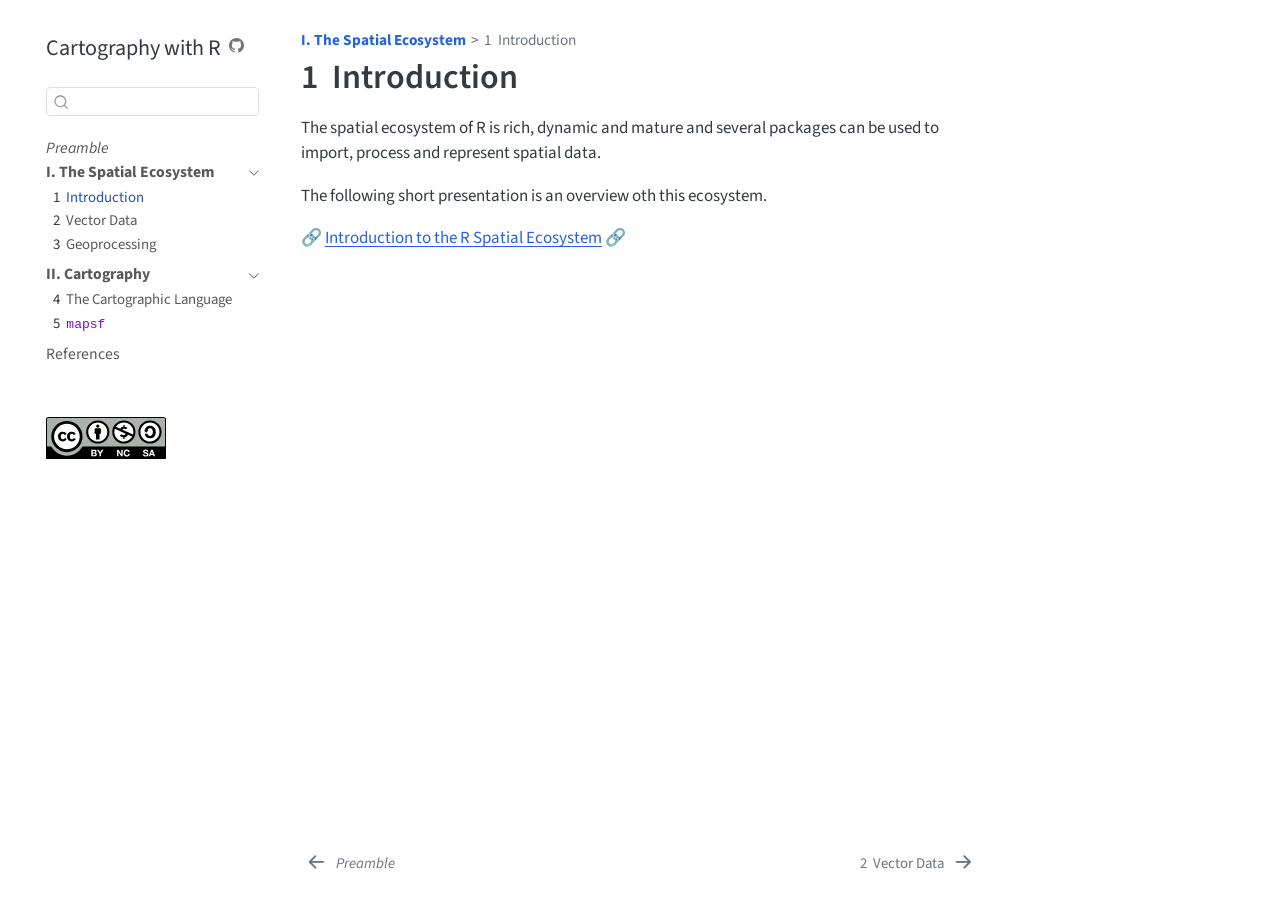
==== docs/0_spatial_ecosystem.html @ 0b6776d1 "translations" ====
<!DOCTYPE html>
<html xmlns="http://www.w3.org/1999/xhtml" lang="en" xml:lang="en"><head>

<meta charset="utf-8">
<meta name="generator" content="quarto-1.6.40">

<meta name="viewport" content="width=device-width, initial-scale=1.0, user-scalable=yes">

<meta name="author" content="Timothée Giraud et Hugues Pecout">
<meta name="description" content="Create reproducible maps with R">

<title>Cartography with R</title>
<style>
code{white-space: pre-wrap;}
span.smallcaps{font-variant: small-caps;}
div.columns{display: flex; gap: min(4vw, 1.5em);}
div.column{flex: auto; overflow-x: auto;}
div.hanging-indent{margin-left: 1.5em; text-indent: -1.5em;}
ul.task-list{list-style: none;}
ul.task-list li input[type="checkbox"] {
  width: 0.8em;
  margin: 0 0.8em 0.2em -1em; /* quarto-specific, see https://github.com/quarto-dev/quarto-cli/issues/4556 */ 
  vertical-align: middle;
}
</style>


<script src="site_libs/quarto-nav/quarto-nav.js"></script>
<script src="site_libs/quarto-nav/headroom.min.js"></script>
<script src="site_libs/clipboard/clipboard.min.js"></script>
<script src="site_libs/quarto-search/autocomplete.umd.js"></script>
<script src="site_libs/quarto-search/fuse.min.js"></script>
<script src="site_libs/quarto-search/quarto-search.js"></script>
<meta name="quarto:offset" content="./">
<link href="./1_vector_data.html" rel="next">
<link href="./index.html" rel="prev">
<link href="./img/globe-africa-solid.svg" rel="icon" type="image/svg+xml">
<script src="site_libs/quarto-html/quarto.js"></script>
<script src="site_libs/quarto-html/popper.min.js"></script>
<script src="site_libs/quarto-html/tippy.umd.min.js"></script>
<script src="site_libs/quarto-html/anchor.min.js"></script>
<link href="site_libs/quarto-html/tippy.css" rel="stylesheet">
<link href="site_libs/quarto-html/quarto-syntax-highlighting-549806ee2085284f45b00abea8c6df48.css" rel="stylesheet" id="quarto-text-highlighting-styles">
<script src="site_libs/bootstrap/bootstrap.min.js"></script>
<link href="site_libs/bootstrap/bootstrap-icons.css" rel="stylesheet">
<link href="site_libs/bootstrap/bootstrap-7aaafe8f88d9ab8307b30e01b0806846.min.css" rel="stylesheet" append-hash="true" id="quarto-bootstrap" data-mode="light">
<script id="quarto-search-options" type="application/json">{
  "location": "sidebar",
  "copy-button": false,
  "collapse-after": 3,
  "panel-placement": "start",
  "type": "textbox",
  "limit": 50,
  "keyboard-shortcut": [
    "f",
    "/",
    "s"
  ],
  "show-item-context": false,
  "language": {
    "search-no-results-text": "No results",
    "search-matching-documents-text": "matching documents",
    "search-copy-link-title": "Copy link to search",
    "search-hide-matches-text": "Hide additional matches",
    "search-more-match-text": "more match in this document",
    "search-more-matches-text": "more matches in this document",
    "search-clear-button-title": "Clear",
    "search-text-placeholder": "",
    "search-detached-cancel-button-title": "Cancel",
    "search-submit-button-title": "Submit",
    "search-label": "Search"
  }
}</script>


<meta property="og:title" content="Cartography with R">
<meta property="og:description" content="Create reproducible maps with R">
<meta property="og:site_name" content="Cartography with R">
</head>

<body class="nav-sidebar floating">

<div id="quarto-search-results"></div>
  <header id="quarto-header" class="headroom fixed-top">
  <nav class="quarto-secondary-nav">
    <div class="container-fluid d-flex">
      <button type="button" class="quarto-btn-toggle btn" data-bs-toggle="collapse" role="button" data-bs-target=".quarto-sidebar-collapse-item" aria-controls="quarto-sidebar" aria-expanded="false" aria-label="Toggle sidebar navigation" onclick="if (window.quartoToggleHeadroom) { window.quartoToggleHeadroom(); }">
        <i class="bi bi-layout-text-sidebar-reverse"></i>
      </button>
        <nav class="quarto-page-breadcrumbs" aria-label="breadcrumb"><ol class="breadcrumb"><li class="breadcrumb-item"><a href="./0_spatial_ecosystem.html"><strong>I. The Spatial Ecosystem</strong></a></li><li class="breadcrumb-item"><a href="./0_spatial_ecosystem.html"><span class="chapter-number">1</span>&nbsp; <span class="chapter-title">Introduction</span></a></li></ol></nav>
        <a class="flex-grow-1" role="navigation" data-bs-toggle="collapse" data-bs-target=".quarto-sidebar-collapse-item" aria-controls="quarto-sidebar" aria-expanded="false" aria-label="Toggle sidebar navigation" onclick="if (window.quartoToggleHeadroom) { window.quartoToggleHeadroom(); }">      
        </a>
      <button type="button" class="btn quarto-search-button" aria-label="Search" onclick="window.quartoOpenSearch();">
        <i class="bi bi-search"></i>
      </button>
    </div>
  </nav>
</header>
<!-- content -->
<div id="quarto-content" class="quarto-container page-columns page-rows-contents page-layout-article">
<!-- sidebar -->
  <nav id="quarto-sidebar" class="sidebar collapse collapse-horizontal quarto-sidebar-collapse-item sidebar-navigation floating overflow-auto">
    <div class="pt-lg-2 mt-2 text-left sidebar-header">
    <div class="sidebar-title mb-0 py-0">
      <a href="./">Cartography with R</a> 
        <div class="sidebar-tools-main">
    <a href="https://github.com/rcarto/cartographie_with_r/" title="Source Code" class="quarto-navigation-tool px-1" aria-label="Source Code"><i class="bi bi-github"></i></a>
</div>
    </div>
      </div>
        <div class="mt-2 flex-shrink-0 align-items-center">
        <div class="sidebar-search">
        <div id="quarto-search" class="" title="Search"></div>
        </div>
        </div>
    <div class="sidebar-menu-container"> 
    <ul class="list-unstyled mt-1">
        <li class="sidebar-item">
  <div class="sidebar-item-container"> 
  <a href="./index.html" class="sidebar-item-text sidebar-link">
 <span class="menu-text"><em>Preamble</em></span></a>
  </div>
</li>
        <li class="sidebar-item sidebar-item-section">
      <div class="sidebar-item-container"> 
            <a class="sidebar-item-text sidebar-link text-start" data-bs-toggle="collapse" data-bs-target="#quarto-sidebar-section-1" role="navigation" aria-expanded="true">
 <span class="menu-text"><strong>I. The Spatial Ecosystem</strong></span></a>
          <a class="sidebar-item-toggle text-start" data-bs-toggle="collapse" data-bs-target="#quarto-sidebar-section-1" role="navigation" aria-expanded="true" aria-label="Toggle section">
            <i class="bi bi-chevron-right ms-2"></i>
          </a> 
      </div>
      <ul id="quarto-sidebar-section-1" class="collapse list-unstyled sidebar-section depth1 show">  
          <li class="sidebar-item">
  <div class="sidebar-item-container"> 
  <a href="./0_spatial_ecosystem.html" class="sidebar-item-text sidebar-link active">
 <span class="menu-text"><span class="chapter-number">1</span>&nbsp; <span class="chapter-title">Introduction</span></span></a>
  </div>
</li>
          <li class="sidebar-item">
  <div class="sidebar-item-container"> 
  <a href="./1_vector_data.html" class="sidebar-item-text sidebar-link">
 <span class="menu-text"><span class="chapter-number">2</span>&nbsp; <span class="chapter-title">Vector Data</span></span></a>
  </div>
</li>
          <li class="sidebar-item">
  <div class="sidebar-item-container"> 
  <a href="./2_geoprocessing.html" class="sidebar-item-text sidebar-link">
 <span class="menu-text"><span class="chapter-number">3</span>&nbsp; <span class="chapter-title">Geoprocessing</span></span></a>
  </div>
</li>
      </ul>
  </li>
        <li class="sidebar-item sidebar-item-section">
      <div class="sidebar-item-container"> 
            <a class="sidebar-item-text sidebar-link text-start" data-bs-toggle="collapse" data-bs-target="#quarto-sidebar-section-2" role="navigation" aria-expanded="true">
 <span class="menu-text"><strong>II. Cartography</strong></span></a>
          <a class="sidebar-item-toggle text-start" data-bs-toggle="collapse" data-bs-target="#quarto-sidebar-section-2" role="navigation" aria-expanded="true" aria-label="Toggle section">
            <i class="bi bi-chevron-right ms-2"></i>
          </a> 
      </div>
      <ul id="quarto-sidebar-section-2" class="collapse list-unstyled sidebar-section depth1 show">  
          <li class="sidebar-item">
  <div class="sidebar-item-container"> 
  <a href="./3_cartography.html" class="sidebar-item-text sidebar-link">
 <span class="menu-text"><span class="chapter-number">4</span>&nbsp; <span class="chapter-title">The Cartographic Language</span></span></a>
  </div>
</li>
          <li class="sidebar-item">
  <div class="sidebar-item-container"> 
  <a href="./4_mapsf.html" class="sidebar-item-text sidebar-link">
 <span class="menu-text"><span class="chapter-number">5</span>&nbsp; <span class="chapter-title"><code>mapsf</code></span></span></a>
  </div>
</li>
      </ul>
  </li>
        <li class="sidebar-item">
  <div class="sidebar-item-container"> 
  <a href="./2000_references.html" class="sidebar-item-text sidebar-link">
 <span class="menu-text">References</span></a>
  </div>
</li>
    </ul>
    </div>
<div class="quarto-sidebar-footer"><div class="sidebar-footer-item">
<p><br><a href="https://creativecommons.org/licenses/by-nc-sa/4.0/deed.fr"><img src="img/cc-icon.svg" height="42"></a></p>
</div></div></nav>
<div id="quarto-sidebar-glass" class="quarto-sidebar-collapse-item" data-bs-toggle="collapse" data-bs-target=".quarto-sidebar-collapse-item"></div>
<!-- margin-sidebar -->
    <div id="quarto-margin-sidebar" class="sidebar margin-sidebar zindex-bottom">
        
    </div>
<!-- main -->
<main class="content" id="quarto-document-content">

<header id="title-block-header" class="quarto-title-block default"><nav class="quarto-page-breadcrumbs quarto-title-breadcrumbs d-none d-lg-block" aria-label="breadcrumb"><ol class="breadcrumb"><li class="breadcrumb-item"><a href="./0_spatial_ecosystem.html"><strong>I. The Spatial Ecosystem</strong></a></li><li class="breadcrumb-item"><a href="./0_spatial_ecosystem.html"><span class="chapter-number">1</span>&nbsp; <span class="chapter-title">Introduction</span></a></li></ol></nav>
<div class="quarto-title">
<h1 class="title"><span class="chapter-number">1</span>&nbsp; <span class="chapter-title">Introduction</span></h1>
</div>



<div class="quarto-title-meta">

    
  
    
  </div>
  


</header>


<p>The spatial ecosystem of R is rich, dynamic and mature and several packages can be used to import, process and represent spatial data.</p>
<p>The following short presentation is an overview oth this ecosystem.</p>
<p>🔗 <a href="https://rcarto.github.io/R_Spatial_Ecosystem">Introduction to the R Spatial Ecosystem</a> 🔗</p>



</main> <!-- /main -->
<script id="quarto-html-after-body" type="application/javascript">
window.document.addEventListener("DOMContentLoaded", function (event) {
  const toggleBodyColorMode = (bsSheetEl) => {
    const mode = bsSheetEl.getAttribute("data-mode");
    const bodyEl = window.document.querySelector("body");
    if (mode === "dark") {
      bodyEl.classList.add("quarto-dark");
      bodyEl.classList.remove("quarto-light");
    } else {
      bodyEl.classList.add("quarto-light");
      bodyEl.classList.remove("quarto-dark");
    }
  }
  const toggleBodyColorPrimary = () => {
    const bsSheetEl = window.document.querySelector("link#quarto-bootstrap");
    if (bsSheetEl) {
      toggleBodyColorMode(bsSheetEl);
    }
  }
  toggleBodyColorPrimary();  
  const icon = "";
  const anchorJS = new window.AnchorJS();
  anchorJS.options = {
    placement: 'right',
    icon: icon
  };
  anchorJS.add('.anchored');
  const isCodeAnnotation = (el) => {
    for (const clz of el.classList) {
      if (clz.startsWith('code-annotation-')) {                     
        return true;
      }
    }
    return false;
  }
  const onCopySuccess = function(e) {
    // button target
    const button = e.trigger;
    // don't keep focus
    button.blur();
    // flash "checked"
    button.classList.add('code-copy-button-checked');
    var currentTitle = button.getAttribute("title");
    button.setAttribute("title", "Copied!");
    let tooltip;
    if (window.bootstrap) {
      button.setAttribute("data-bs-toggle", "tooltip");
      button.setAttribute("data-bs-placement", "left");
      button.setAttribute("data-bs-title", "Copied!");
      tooltip = new bootstrap.Tooltip(button, 
        { trigger: "manual", 
          customClass: "code-copy-button-tooltip",
          offset: [0, -8]});
      tooltip.show();    
    }
    setTimeout(function() {
      if (tooltip) {
        tooltip.hide();
        button.removeAttribute("data-bs-title");
        button.removeAttribute("data-bs-toggle");
        button.removeAttribute("data-bs-placement");
      }
      button.setAttribute("title", currentTitle);
      button.classList.remove('code-copy-button-checked');
    }, 1000);
    // clear code selection
    e.clearSelection();
  }
  const getTextToCopy = function(trigger) {
      const codeEl = trigger.previousElementSibling.cloneNode(true);
      for (const childEl of codeEl.children) {
        if (isCodeAnnotation(childEl)) {
          childEl.remove();
        }
      }
      return codeEl.innerText;
  }
  const clipboard = new window.ClipboardJS('.code-copy-button:not([data-in-quarto-modal])', {
    text: getTextToCopy
  });
  clipboard.on('success', onCopySuccess);
  if (window.document.getElementById('quarto-embedded-source-code-modal')) {
    const clipboardModal = new window.ClipboardJS('.code-copy-button[data-in-quarto-modal]', {
      text: getTextToCopy,
      container: window.document.getElementById('quarto-embedded-source-code-modal')
    });
    clipboardModal.on('success', onCopySuccess);
  }
    var localhostRegex = new RegExp(/^(?:http|https):\/\/localhost\:?[0-9]*\//);
    var mailtoRegex = new RegExp(/^mailto:/);
      var filterRegex = new RegExp("https:\/\/rcarto\.github\.io\/rcarto\/cartographie_with_r\/");
    var isInternal = (href) => {
        return filterRegex.test(href) || localhostRegex.test(href) || mailtoRegex.test(href);
    }
    // Inspect non-navigation links and adorn them if external
 	var links = window.document.querySelectorAll('a[href]:not(.nav-link):not(.navbar-brand):not(.toc-action):not(.sidebar-link):not(.sidebar-item-toggle):not(.pagination-link):not(.no-external):not([aria-hidden]):not(.dropdown-item):not(.quarto-navigation-tool):not(.about-link)');
    for (var i=0; i<links.length; i++) {
      const link = links[i];
      if (!isInternal(link.href)) {
        // undo the damage that might have been done by quarto-nav.js in the case of
        // links that we want to consider external
        if (link.dataset.originalHref !== undefined) {
          link.href = link.dataset.originalHref;
        }
      }
    }
  function tippyHover(el, contentFn, onTriggerFn, onUntriggerFn) {
    const config = {
      allowHTML: true,
      maxWidth: 500,
      delay: 100,
      arrow: false,
      appendTo: function(el) {
          return el.parentElement;
      },
      interactive: true,
      interactiveBorder: 10,
      theme: 'quarto',
      placement: 'bottom-start',
    };
    if (contentFn) {
      config.content = contentFn;
    }
    if (onTriggerFn) {
      config.onTrigger = onTriggerFn;
    }
    if (onUntriggerFn) {
      config.onUntrigger = onUntriggerFn;
    }
    window.tippy(el, config); 
  }
  const noterefs = window.document.querySelectorAll('a[role="doc-noteref"]');
  for (var i=0; i<noterefs.length; i++) {
    const ref = noterefs[i];
    tippyHover(ref, function() {
      // use id or data attribute instead here
      let href = ref.getAttribute('data-footnote-href') || ref.getAttribute('href');
      try { href = new URL(href).hash; } catch {}
      const id = href.replace(/^#\/?/, "");
      const note = window.document.getElementById(id);
      if (note) {
        return note.innerHTML;
      } else {
        return "";
      }
    });
  }
  const xrefs = window.document.querySelectorAll('a.quarto-xref');
  const processXRef = (id, note) => {
    // Strip column container classes
    const stripColumnClz = (el) => {
      el.classList.remove("page-full", "page-columns");
      if (el.children) {
        for (const child of el.children) {
          stripColumnClz(child);
        }
      }
    }
    stripColumnClz(note)
    if (id === null || id.startsWith('sec-')) {
      // Special case sections, only their first couple elements
      const container = document.createElement("div");
      if (note.children && note.children.length > 2) {
        container.appendChild(note.children[0].cloneNode(true));
        for (let i = 1; i < note.children.length; i++) {
          const child = note.children[i];
          if (child.tagName === "P" && child.innerText === "") {
            continue;
          } else {
            container.appendChild(child.cloneNode(true));
            break;
          }
        }
        if (window.Quarto?.typesetMath) {
          window.Quarto.typesetMath(container);
        }
        return container.innerHTML
      } else {
        if (window.Quarto?.typesetMath) {
          window.Quarto.typesetMath(note);
        }
        return note.innerHTML;
      }
    } else {
      // Remove any anchor links if they are present
      const anchorLink = note.querySelector('a.anchorjs-link');
      if (anchorLink) {
        anchorLink.remove();
      }
      if (window.Quarto?.typesetMath) {
        window.Quarto.typesetMath(note);
      }
      if (note.classList.contains("callout")) {
        return note.outerHTML;
      } else {
        return note.innerHTML;
      }
    }
  }
  for (var i=0; i<xrefs.length; i++) {
    const xref = xrefs[i];
    tippyHover(xref, undefined, function(instance) {
      instance.disable();
      let url = xref.getAttribute('href');
      let hash = undefined; 
      if (url.startsWith('#')) {
        hash = url;
      } else {
        try { hash = new URL(url).hash; } catch {}
      }
      if (hash) {
        const id = hash.replace(/^#\/?/, "");
        const note = window.document.getElementById(id);
        if (note !== null) {
          try {
            const html = processXRef(id, note.cloneNode(true));
            instance.setContent(html);
          } finally {
            instance.enable();
            instance.show();
          }
        } else {
          // See if we can fetch this
          fetch(url.split('#')[0])
          .then(res => res.text())
          .then(html => {
            const parser = new DOMParser();
            const htmlDoc = parser.parseFromString(html, "text/html");
            const note = htmlDoc.getElementById(id);
            if (note !== null) {
              const html = processXRef(id, note);
              instance.setContent(html);
            } 
          }).finally(() => {
            instance.enable();
            instance.show();
          });
        }
      } else {
        // See if we can fetch a full url (with no hash to target)
        // This is a special case and we should probably do some content thinning / targeting
        fetch(url)
        .then(res => res.text())
        .then(html => {
          const parser = new DOMParser();
          const htmlDoc = parser.parseFromString(html, "text/html");
          const note = htmlDoc.querySelector('main.content');
          if (note !== null) {
            // This should only happen for chapter cross references
            // (since there is no id in the URL)
            // remove the first header
            if (note.children.length > 0 && note.children[0].tagName === "HEADER") {
              note.children[0].remove();
            }
            const html = processXRef(null, note);
            instance.setContent(html);
          } 
        }).finally(() => {
          instance.enable();
          instance.show();
        });
      }
    }, function(instance) {
    });
  }
      let selectedAnnoteEl;
      const selectorForAnnotation = ( cell, annotation) => {
        let cellAttr = 'data-code-cell="' + cell + '"';
        let lineAttr = 'data-code-annotation="' +  annotation + '"';
        const selector = 'span[' + cellAttr + '][' + lineAttr + ']';
        return selector;
      }
      const selectCodeLines = (annoteEl) => {
        const doc = window.document;
        const targetCell = annoteEl.getAttribute("data-target-cell");
        const targetAnnotation = annoteEl.getAttribute("data-target-annotation");
        const annoteSpan = window.document.querySelector(selectorForAnnotation(targetCell, targetAnnotation));
        const lines = annoteSpan.getAttribute("data-code-lines").split(",");
        const lineIds = lines.map((line) => {
          return targetCell + "-" + line;
        })
        let top = null;
        let height = null;
        let parent = null;
        if (lineIds.length > 0) {
            //compute the position of the single el (top and bottom and make a div)
            const el = window.document.getElementById(lineIds[0]);
            top = el.offsetTop;
            height = el.offsetHeight;
            parent = el.parentElement.parentElement;
          if (lineIds.length > 1) {
            const lastEl = window.document.getElementById(lineIds[lineIds.length - 1]);
            const bottom = lastEl.offsetTop + lastEl.offsetHeight;
            height = bottom - top;
          }
          if (top !== null && height !== null && parent !== null) {
            // cook up a div (if necessary) and position it 
            let div = window.document.getElementById("code-annotation-line-highlight");
            if (div === null) {
              div = window.document.createElement("div");
              div.setAttribute("id", "code-annotation-line-highlight");
              div.style.position = 'absolute';
              parent.appendChild(div);
            }
            div.style.top = top - 2 + "px";
            div.style.height = height + 4 + "px";
            div.style.left = 0;
            let gutterDiv = window.document.getElementById("code-annotation-line-highlight-gutter");
            if (gutterDiv === null) {
              gutterDiv = window.document.createElement("div");
              gutterDiv.setAttribute("id", "code-annotation-line-highlight-gutter");
              gutterDiv.style.position = 'absolute';
              const codeCell = window.document.getElementById(targetCell);
              const gutter = codeCell.querySelector('.code-annotation-gutter');
              gutter.appendChild(gutterDiv);
            }
            gutterDiv.style.top = top - 2 + "px";
            gutterDiv.style.height = height + 4 + "px";
          }
          selectedAnnoteEl = annoteEl;
        }
      };
      const unselectCodeLines = () => {
        const elementsIds = ["code-annotation-line-highlight", "code-annotation-line-highlight-gutter"];
        elementsIds.forEach((elId) => {
          const div = window.document.getElementById(elId);
          if (div) {
            div.remove();
          }
        });
        selectedAnnoteEl = undefined;
      };
        // Handle positioning of the toggle
    window.addEventListener(
      "resize",
      throttle(() => {
        elRect = undefined;
        if (selectedAnnoteEl) {
          selectCodeLines(selectedAnnoteEl);
        }
      }, 10)
    );
    function throttle(fn, ms) {
    let throttle = false;
    let timer;
      return (...args) => {
        if(!throttle) { // first call gets through
            fn.apply(this, args);
            throttle = true;
        } else { // all the others get throttled
            if(timer) clearTimeout(timer); // cancel #2
            timer = setTimeout(() => {
              fn.apply(this, args);
              timer = throttle = false;
            }, ms);
        }
      };
    }
      // Attach click handler to the DT
      const annoteDls = window.document.querySelectorAll('dt[data-target-cell]');
      for (const annoteDlNode of annoteDls) {
        annoteDlNode.addEventListener('click', (event) => {
          const clickedEl = event.target;
          if (clickedEl !== selectedAnnoteEl) {
            unselectCodeLines();
            const activeEl = window.document.querySelector('dt[data-target-cell].code-annotation-active');
            if (activeEl) {
              activeEl.classList.remove('code-annotation-active');
            }
            selectCodeLines(clickedEl);
            clickedEl.classList.add('code-annotation-active');
          } else {
            // Unselect the line
            unselectCodeLines();
            clickedEl.classList.remove('code-annotation-active');
          }
        });
      }
  const findCites = (el) => {
    const parentEl = el.parentElement;
    if (parentEl) {
      const cites = parentEl.dataset.cites;
      if (cites) {
        return {
          el,
          cites: cites.split(' ')
        };
      } else {
        return findCites(el.parentElement)
      }
    } else {
      return undefined;
    }
  };
  var bibliorefs = window.document.querySelectorAll('a[role="doc-biblioref"]');
  for (var i=0; i<bibliorefs.length; i++) {
    const ref = bibliorefs[i];
    const citeInfo = findCites(ref);
    if (citeInfo) {
      tippyHover(citeInfo.el, function() {
        var popup = window.document.createElement('div');
        citeInfo.cites.forEach(function(cite) {
          var citeDiv = window.document.createElement('div');
          citeDiv.classList.add('hanging-indent');
          citeDiv.classList.add('csl-entry');
          var biblioDiv = window.document.getElementById('ref-' + cite);
          if (biblioDiv) {
            citeDiv.innerHTML = biblioDiv.innerHTML;
          }
          popup.appendChild(citeDiv);
        });
        return popup.innerHTML;
      });
    }
  }
});
</script>
<nav class="page-navigation">
  <div class="nav-page nav-page-previous">
      <a href="./index.html" class="pagination-link" aria-label="*Preamble*">
        <i class="bi bi-arrow-left-short"></i> <span class="nav-page-text"><em>Preamble</em></span>
      </a>          
  </div>
  <div class="nav-page nav-page-next">
      <a href="./1_vector_data.html" class="pagination-link" aria-label="Vector Data">
        <span class="nav-page-text"><span class="chapter-number">2</span>&nbsp; <span class="chapter-title">Vector Data</span></span> <i class="bi bi-arrow-right-short"></i>
      </a>
  </div>
</nav>
</div> <!-- /content -->




</body></html>
---- docs/site_libs/quarto-html/tippy.css ----
.tippy-box[data-animation=fade][data-state=hidden]{opacity:0}[data-tippy-root]{max-width:calc(100vw - 10px)}.tippy-box{position:relative;background-color:#333;color:#fff;border-radius:4px;font-size:14px;line-height:1.4;white-space:normal;outline:0;transition-property:transform,visibility,opacity}.tippy-box[data-placement^=top]>.tippy-arrow{bottom:0}.tippy-box[data-placement^=top]>.tippy-arrow:before{bottom:-7px;left:0;border-width:8px 8px 0;border-top-color:initial;transform-origin:center top}.tippy-box[data-placement^=bottom]>.tippy-arrow{top:0}.tippy-box[data-placement^=bottom]>.tippy-arrow:before{top:-7px;left:0;border-width:0 8px 8px;border-bottom-color:initial;transform-origin:center bottom}.tippy-box[data-placement^=left]>.tippy-arrow{right:0}.tippy-box[data-placement^=left]>.tippy-arrow:before{border-width:8px 0 8px 8px;border-left-color:initial;right:-7px;transform-origin:center left}.tippy-box[data-placement^=right]>.tippy-arrow{left:0}.tippy-box[data-placement^=right]>.tippy-arrow:before{left:-7px;border-width:8px 8px 8px 0;border-right-color:initial;transform-origin:center right}.tippy-box[data-inertia][data-state=visible]{transition-timing-function:cubic-bezier(.54,1.5,.38,1.11)}.tippy-arrow{width:16px;height:16px;color:#333}.tippy-arrow:before{content:"";position:absolute;border-color:transparent;border-style:solid}.tippy-content{position:relative;padding:5px 9px;z-index:1}
---- docs/site_libs/quarto-html/quarto-syntax-highlighting-549806ee2085284f45b00abea8c6df48.css ----
/* quarto syntax highlight colors */
:root {
  --quarto-hl-ot-color: #003B4F;
  --quarto-hl-at-color: #657422;
  --quarto-hl-ss-color: #20794D;
  --quarto-hl-an-color: #5E5E5E;
  --quarto-hl-fu-color: #4758AB;
  --quarto-hl-st-color: #20794D;
  --quarto-hl-cf-color: #003B4F;
  --quarto-hl-op-color: #5E5E5E;
  --quarto-hl-er-color: #AD0000;
  --quarto-hl-bn-color: #AD0000;
  --quarto-hl-al-color: #AD0000;
  --quarto-hl-va-color: #111111;
  --quarto-hl-bu-color: inherit;
  --quarto-hl-ex-color: inherit;
  --quarto-hl-pp-color: #AD0000;
  --quarto-hl-in-color: #5E5E5E;
  --quarto-hl-vs-color: #20794D;
  --quarto-hl-wa-color: #5E5E5E;
  --quarto-hl-do-color: #5E5E5E;
  --quarto-hl-im-color: #00769E;
  --quarto-hl-ch-color: #20794D;
  --quarto-hl-dt-color: #AD0000;
  --quarto-hl-fl-color: #AD0000;
  --quarto-hl-co-color: #5E5E5E;
  --quarto-hl-cv-color: #5E5E5E;
  --quarto-hl-cn-color: #8f5902;
  --quarto-hl-sc-color: #5E5E5E;
  --quarto-hl-dv-color: #AD0000;
  --quarto-hl-kw-color: #003B4F;
}

/* other quarto variables */
:root {
  --quarto-font-monospace: SFMono-Regular, Menlo, Monaco, Consolas, "Liberation Mono", "Courier New", monospace;
}

pre > code.sourceCode > span {
  color: #003B4F;
}

code span {
  color: #003B4F;
}

code.sourceCode > span {
  color: #003B4F;
}

div.sourceCode,
div.sourceCode pre.sourceCode {
  color: #003B4F;
}

code span.ot {
  color: #003B4F;
  font-style: inherit;
}

code span.at {
  color: #657422;
  font-style: inherit;
}

code span.ss {
  color: #20794D;
  font-style: inherit;
}

code span.an {
  color: #5E5E5E;
  font-style: inherit;
}

code span.fu {
  color: #4758AB;
  font-style: inherit;
}

code span.st {
  color: #20794D;
  font-style: inherit;
}

code span.cf {
  color: #003B4F;
  font-weight: bold;
  font-style: inherit;
}

code span.op {
  color: #5E5E5E;
  font-style: inherit;
}

code span.er {
  color: #AD0000;
  font-style: inherit;
}

code span.bn {
  color: #AD0000;
  font-style: inherit;
}

code span.al {
  color: #AD0000;
  font-style: inherit;
}

code span.va {
  color: #111111;
  font-style: inherit;
}

code span.bu {
  font-style: inherit;
}

code span.ex {
  font-style: inherit;
}

code span.pp {
  color: #AD0000;
  font-style: inherit;
}

code span.in {
  color: #5E5E5E;
  font-style: inherit;
}

code span.vs {
  color: #20794D;
  font-style: inherit;
}

code span.wa {
  color: #5E5E5E;
  font-style: italic;
}

code span.do {
  color: #5E5E5E;
  font-style: italic;
}

code span.im {
  color: #00769E;
  font-style: inherit;
}

code span.ch {
  color: #20794D;
  font-style: inherit;
}

code span.dt {
  color: #AD0000;
  font-style: inherit;
}

code span.fl {
  color: #AD0000;
  font-style: inherit;
}

code span.co {
  color: #5E5E5E;
  font-style: inherit;
}

code span.cv {
  color: #5E5E5E;
  font-style: italic;
}

code span.cn {
  color: #8f5902;
  font-style: inherit;
}

code span.sc {
  color: #5E5E5E;
  font-style: inherit;
}

code span.dv {
  color: #AD0000;
  font-style: inherit;
}

code span.kw {
  color: #003B4F;
  font-weight: bold;
  font-style: inherit;
}

.prevent-inlining {
  content: "</";
}

/*# sourceMappingURL=ae99138f4fbc2fb4c9f5e5cd69c22459.css.map */
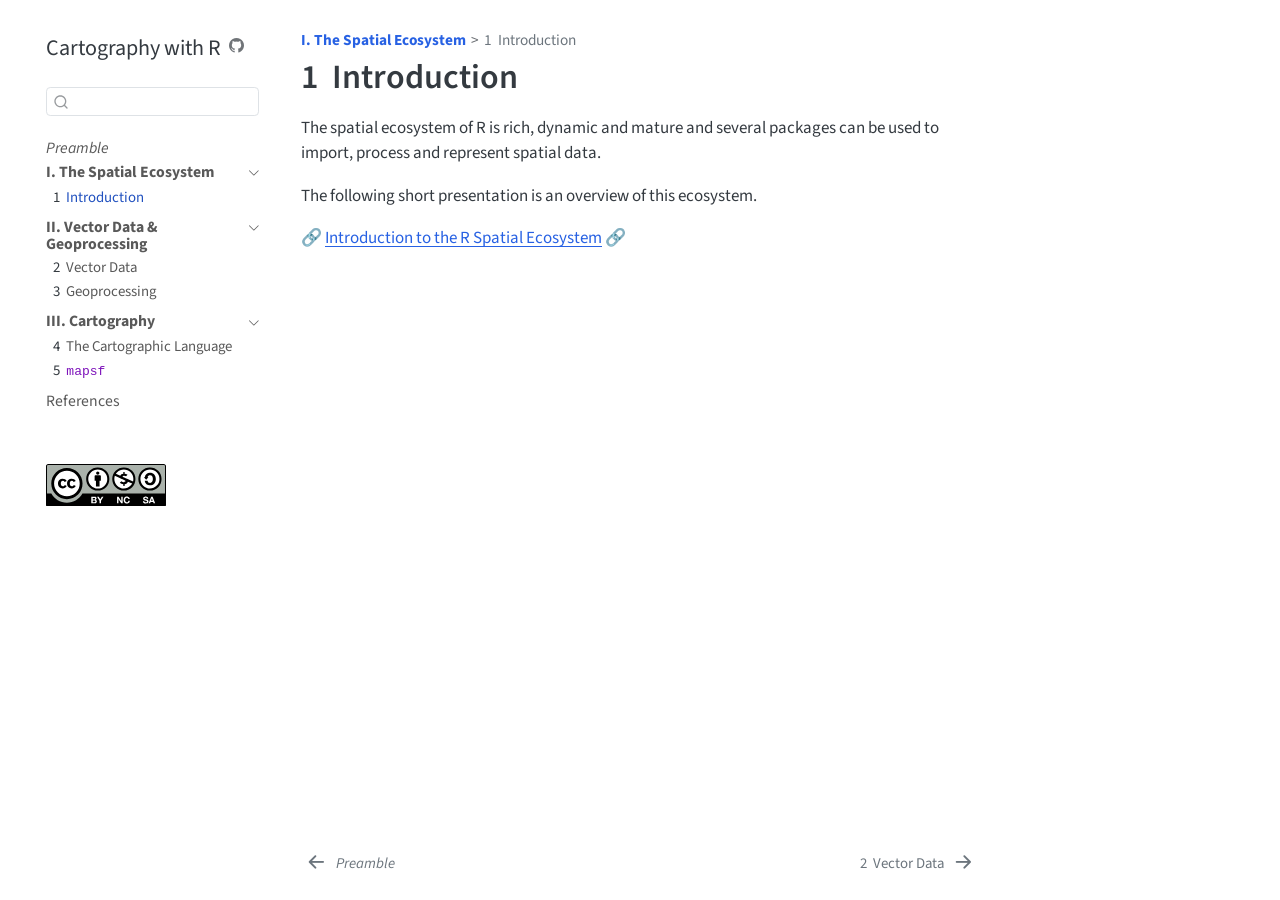
==== commit 7820d213: "typos & data" ====
--- a/docs/0_spatial_ecosystem.html
+++ b/docs/0_spatial_ecosystem.html
@@ -136,6 +136,17 @@
  <span class="menu-text"><span class="chapter-number">1</span>&nbsp; <span class="chapter-title">Introduction</span></span></a>
   </div>
 </li>
+      </ul>
+  </li>
+        <li class="sidebar-item sidebar-item-section">
+      <div class="sidebar-item-container"> 
+            <a class="sidebar-item-text sidebar-link text-start" data-bs-toggle="collapse" data-bs-target="#quarto-sidebar-section-2" role="navigation" aria-expanded="true">
+ <span class="menu-text"><strong>II. Vector Data &amp; Geoprocessing</strong></span></a>
+          <a class="sidebar-item-toggle text-start" data-bs-toggle="collapse" data-bs-target="#quarto-sidebar-section-2" role="navigation" aria-expanded="true" aria-label="Toggle section">
+            <i class="bi bi-chevron-right ms-2"></i>
+          </a> 
+      </div>
+      <ul id="quarto-sidebar-section-2" class="collapse list-unstyled sidebar-section depth1 show">  
           <li class="sidebar-item">
   <div class="sidebar-item-container"> 
   <a href="./1_vector_data.html" class="sidebar-item-text sidebar-link">
@@ -152,13 +163,13 @@
   </li>
         <li class="sidebar-item sidebar-item-section">
       <div class="sidebar-item-container"> 
-            <a class="sidebar-item-text sidebar-link text-start" data-bs-toggle="collapse" data-bs-target="#quarto-sidebar-section-2" role="navigation" aria-expanded="true">
- <span class="menu-text"><strong>II. Cartography</strong></span></a>
-          <a class="sidebar-item-toggle text-start" data-bs-toggle="collapse" data-bs-target="#quarto-sidebar-section-2" role="navigation" aria-expanded="true" aria-label="Toggle section">
+            <a class="sidebar-item-text sidebar-link text-start" data-bs-toggle="collapse" data-bs-target="#quarto-sidebar-section-3" role="navigation" aria-expanded="true">
+ <span class="menu-text"><strong>III. Cartography</strong></span></a>
+          <a class="sidebar-item-toggle text-start" data-bs-toggle="collapse" data-bs-target="#quarto-sidebar-section-3" role="navigation" aria-expanded="true" aria-label="Toggle section">
             <i class="bi bi-chevron-right ms-2"></i>
           </a> 
       </div>
-      <ul id="quarto-sidebar-section-2" class="collapse list-unstyled sidebar-section depth1 show">  
+      <ul id="quarto-sidebar-section-3" class="collapse list-unstyled sidebar-section depth1 show">  
           <li class="sidebar-item">
   <div class="sidebar-item-container"> 
   <a href="./3_cartography.html" class="sidebar-item-text sidebar-link">
@@ -212,7 +223,7 @@
 
 
 <p>The spatial ecosystem of R is rich, dynamic and mature and several packages can be used to import, process and represent spatial data.</p>
-<p>The following short presentation is an overview oth this ecosystem.</p>
+<p>The following short presentation is an overview of this ecosystem.</p>
 <p>🔗 <a href="https://rcarto.github.io/R_Spatial_Ecosystem">Introduction to the R Spatial Ecosystem</a> 🔗</p>
 
 
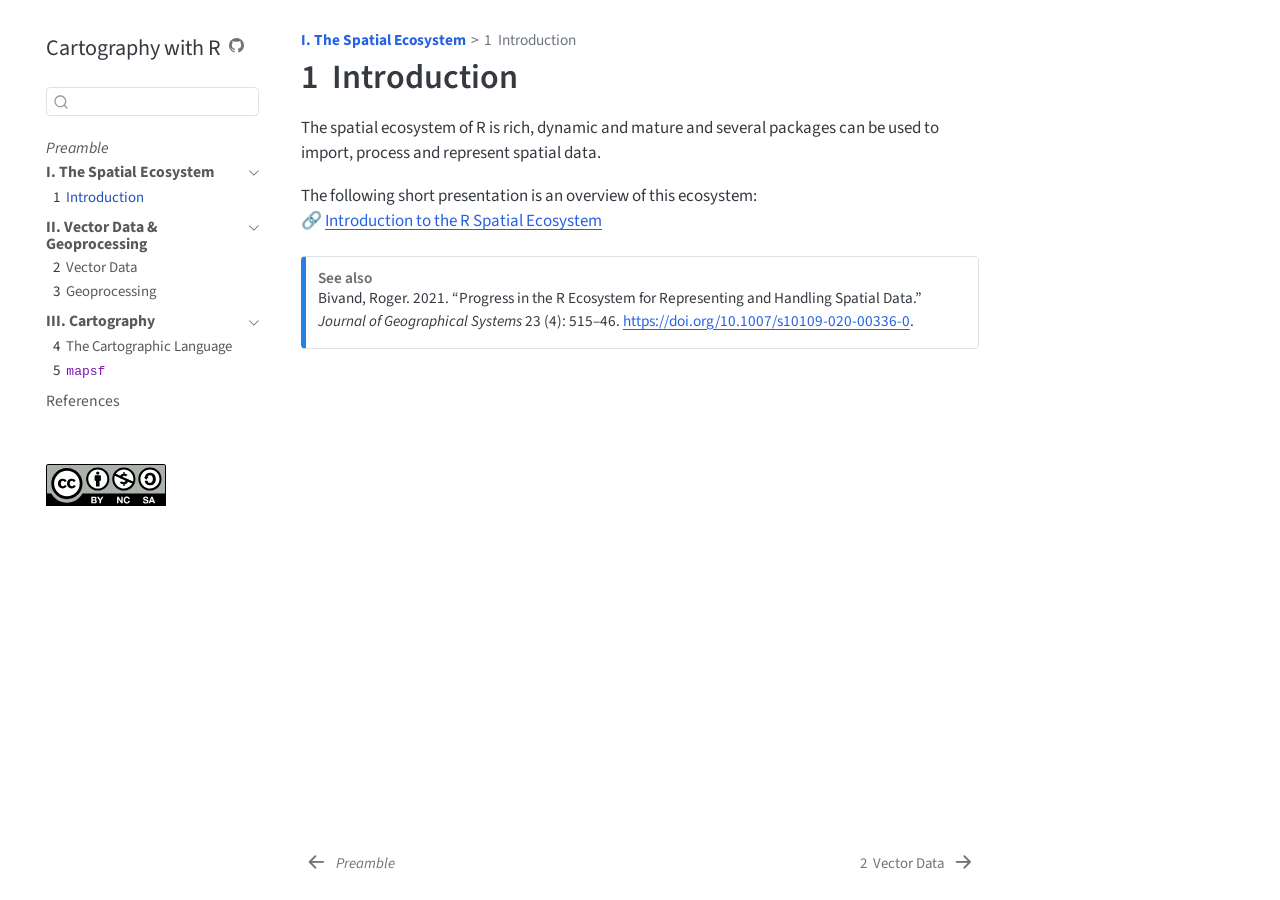
==== commit bbf3f936: "update" ====
--- a/docs/0_spatial_ecosystem.html
+++ b/docs/0_spatial_ecosystem.html
@@ -104,7 +104,7 @@
     <div class="sidebar-title mb-0 py-0">
       <a href="./">Cartography with R</a> 
         <div class="sidebar-tools-main">
-    <a href="https://github.com/rcarto/cartographie_with_r/" title="Source Code" class="quarto-navigation-tool px-1" aria-label="Source Code"><i class="bi bi-github"></i></a>
+    <a href="https://github.com/rcarto/cartography_with_r/" title="Source Code" class="quarto-navigation-tool px-1" aria-label="Source Code"><i class="bi bi-github"></i></a>
 </div>
     </div>
       </div>
@@ -223,8 +223,23 @@
 
 
 <p>The spatial ecosystem of R is rich, dynamic and mature and several packages can be used to import, process and represent spatial data.</p>
-<p>The following short presentation is an overview of this ecosystem.</p>
-<p>🔗 <a href="https://rcarto.github.io/R_Spatial_Ecosystem">Introduction to the R Spatial Ecosystem</a> 🔗</p>
+<p>The following short presentation is an overview of this ecosystem:<br>
+🔗 <a href="https://rcarto.github.io/R_Spatial_Ecosystem">Introduction to the R Spatial Ecosystem</a></p>
+<div class="callout callout-style-simple callout-note no-icon callout-titled" title="See also">
+<div class="callout-header d-flex align-content-center">
+<div class="callout-icon-container">
+<i class="callout-icon no-icon"></i>
+</div>
+<div class="callout-title-container flex-fill">
+See also
+</div>
+</div>
+<div class="callout-body-container callout-body">
+<div id="ref-bivand2021" class="csl-entry" role="listitem">
+Bivand, Roger. 2021. <span>“Progress in the <span>R</span> Ecosystem for Representing and Handling Spatial Data.”</span> <em>Journal of Geographical Systems</em> 23 (4): 515–46. <a href="https://doi.org/10.1007/s10109-020-00336-0">https://doi.org/10.1007/s10109-020-00336-0</a>.
+</div>
+</div>
+</div>
 
 
 
@@ -319,7 +334,7 @@
   }
     var localhostRegex = new RegExp(/^(?:http|https):\/\/localhost\:?[0-9]*\//);
     var mailtoRegex = new RegExp(/^mailto:/);
-      var filterRegex = new RegExp("https:\/\/rcarto\.github\.io\/rcarto\/cartographie_with_r\/");
+      var filterRegex = new RegExp("https:\/\/rcarto\.github\.io\/rcarto\/cartography_with_r\/");
     var isInternal = (href) => {
         return filterRegex.test(href) || localhostRegex.test(href) || mailtoRegex.test(href);
     }
